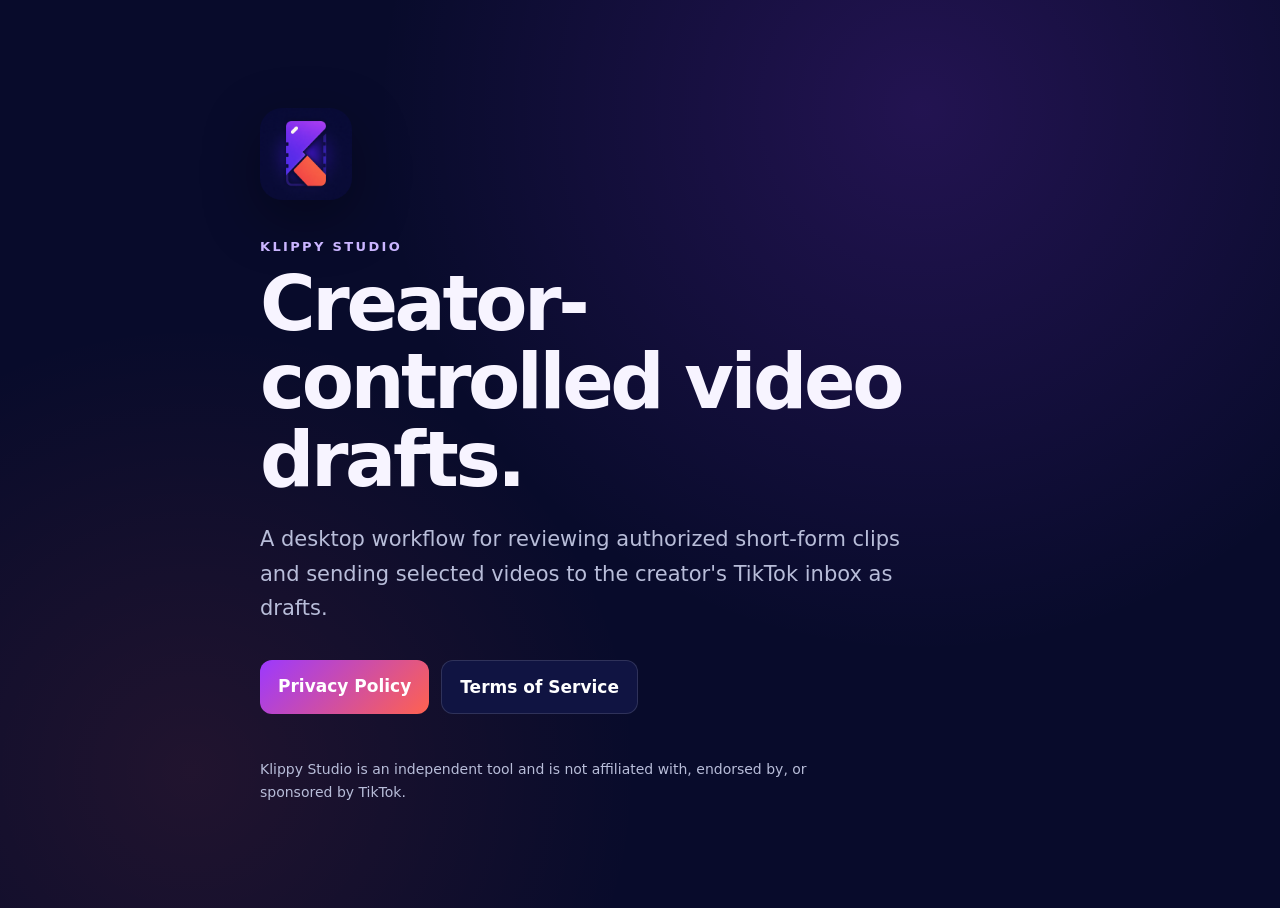
==== index.html @ c4a25326 "Publish Klippy Studio legal pages" ====
<!doctype html>
<html lang="en">
<head>
  <meta charset="utf-8">
  <meta name="viewport" content="width=device-width,initial-scale=1">
  <title>Klippy Studio</title>
  <meta name="description" content="Legal information for Klippy Studio, a desktop workflow for reviewing and uploading short-form video drafts.">
  <link rel="icon" href="assets/klippy-icon.png">
  <link rel="stylesheet" href="styles.css">
</head>
<body>
  <main class="shell hero">
    <img class="logo" src="assets/klippy-icon.png" alt="Klippy Studio icon">
    <p class="eyebrow">KLIPPY STUDIO</p>
    <h1>Creator-controlled video drafts.</h1>
    <p class="lede">A desktop workflow for reviewing authorized short-form clips and sending selected videos to the creator's TikTok inbox as drafts.</p>
    <nav aria-label="Legal documents">
      <a class="button" href="privacy/">Privacy Policy</a>
      <a class="button secondary" href="terms/">Terms of Service</a>
    </nav>
    <p class="fine">Klippy Studio is an independent tool and is not affiliated with, endorsed by, or sponsored by TikTok.</p>
  </main>
</body>
</html>
---- styles.css ----
:root {
  color-scheme: dark;
  --bg: #080b2b;
  --panel: #101442;
  --ink: #f7f4ff;
  --muted: #b8bdd9;
  --violet: #9c39ff;
  --coral: #ff624f;
  --line: rgba(255, 255, 255, .13);
}

* { box-sizing: border-box; }

body {
  margin: 0;
  min-height: 100vh;
  background:
    radial-gradient(circle at 72% 12%, rgba(156, 57, 255, .18), transparent 34rem),
    radial-gradient(circle at 15% 85%, rgba(255, 98, 79, .10), transparent 28rem),
    var(--bg);
  color: var(--ink);
  font: 17px/1.65 Inter, ui-sans-serif, system-ui, -apple-system, BlinkMacSystemFont, "Segoe UI", sans-serif;
}

a { color: #cfa7ff; }
a:hover { color: #fff; }

.shell {
  width: min(760px, calc(100% - 40px));
  margin: 0 auto;
}

.hero { padding: 12vh 0 10vh; }
.document { padding: 64px 0 96px; }

.logo {
  width: 92px;
  height: 92px;
  border-radius: 22px;
  box-shadow: 0 18px 55px rgba(0, 0, 0, .35);
}

.eyebrow {
  margin: 28px 0 8px;
  color: #cab5ff;
  font-size: 13px;
  font-weight: 800;
  letter-spacing: .18em;
}

h1 {
  margin: 0;
  max-width: 690px;
  font-size: clamp(42px, 8vw, 76px);
  line-height: 1.02;
  letter-spacing: -.045em;
}

.document h1 { font-size: clamp(40px, 7vw, 62px); }

h2 {
  margin: 42px 0 8px;
  padding-top: 22px;
  border-top: 1px solid var(--line);
  font-size: 23px;
  line-height: 1.25;
}

p, li { color: var(--muted); }
.lede { max-width: 650px; margin: 24px 0 34px; font-size: 21px; }
.updated, .fine { font-size: 14px; }
.fine { margin-top: 44px; max-width: 600px; }

nav { display: flex; flex-wrap: wrap; gap: 12px; }

.button {
  display: inline-block;
  padding: 12px 18px;
  border-radius: 12px;
  background: linear-gradient(135deg, var(--violet), var(--coral));
  color: white;
  font-weight: 750;
  text-decoration: none;
}

.button.secondary {
  border: 1px solid var(--line);
  background: var(--panel);
}

.back {
  display: inline-block;
  margin-bottom: 28px;
  color: var(--muted);
  text-decoration: none;
}

ul { padding-left: 24px; }

@media (max-width: 560px) {
  body { font-size: 16px; }
  .hero { padding-top: 8vh; }
  .document { padding-top: 36px; }
}
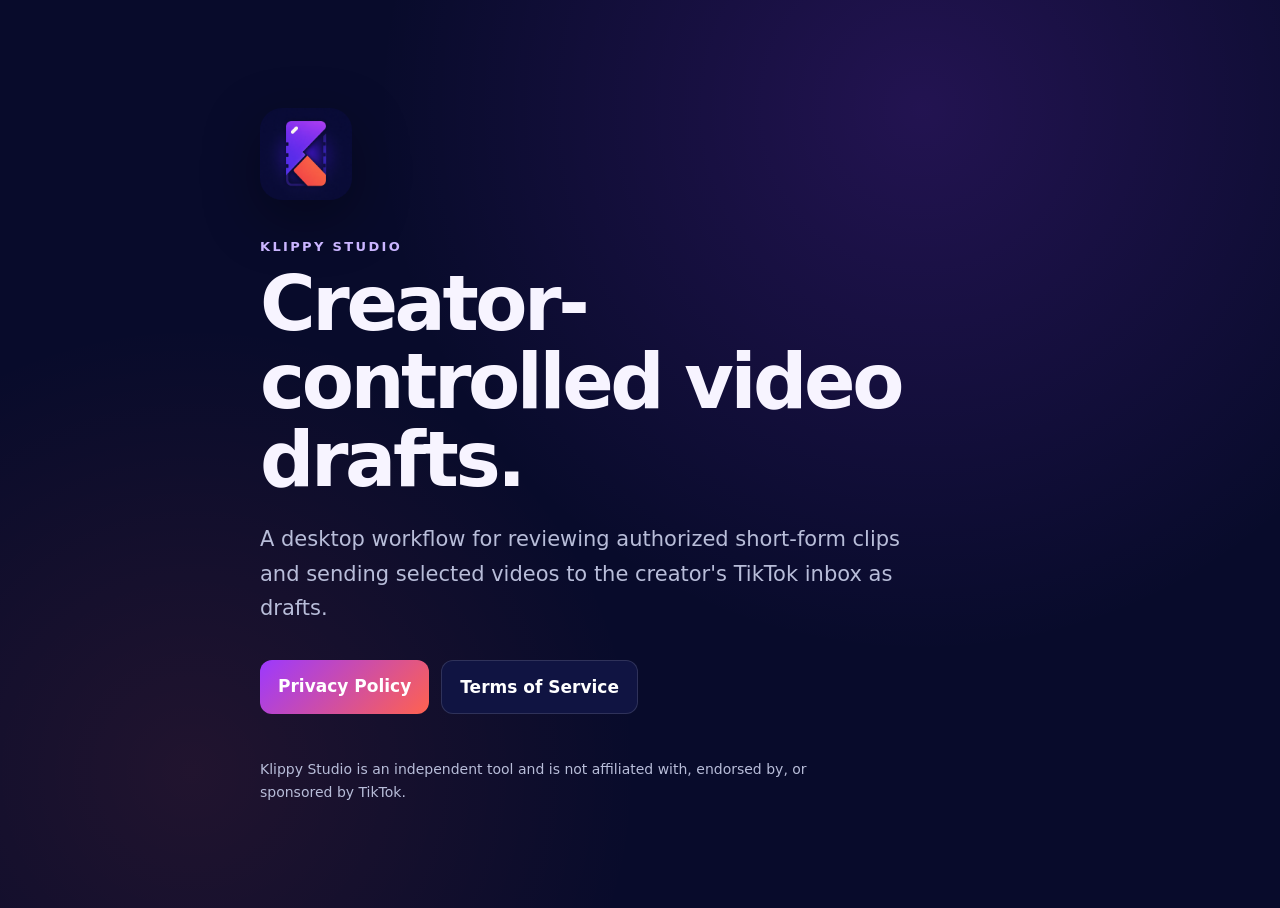
==== commit 1b947119: "Update app icon and favicon to optimized versions for TikTok review alignment" ====
--- a/index.html
+++ b/index.html
@@ -5,12 +5,15 @@
   <meta name="viewport" content="width=device-width,initial-scale=1">
   <title>Klippy Studio</title>
   <meta name="description" content="Legal information for Klippy Studio, a desktop workflow for reviewing and uploading short-form video drafts.">
-  <link rel="icon" href="assets/klippy-icon.png">
+  <meta name="tiktok-developers-site-verification" content="1nYU2a6rkz5jgS3N9yeqKxzigdpg7mus">
+  <!-- tiktok-developers-site-verification=1nYU2a6rkz5jgS3N9yeqKxzigdpg7mus -->
+  <link rel="icon" type="image/png" sizes="32x32" href="assets/favicon-32x32.png">
+  <link rel="icon" type="image/png" sizes="512x512" href="assets/klippy-icon-512.png">
   <link rel="stylesheet" href="styles.css">
 </head>
 <body>
   <main class="shell hero">
-    <img class="logo" src="assets/klippy-icon.png" alt="Klippy Studio icon">
+    <img class="logo" src="assets/klippy-icon-512.png" alt="Klippy Studio icon">
     <p class="eyebrow">KLIPPY STUDIO</p>
     <h1>Creator-controlled video drafts.</h1>
     <p class="lede">A desktop workflow for reviewing authorized short-form clips and sending selected videos to the creator's TikTok inbox as drafts.</p>
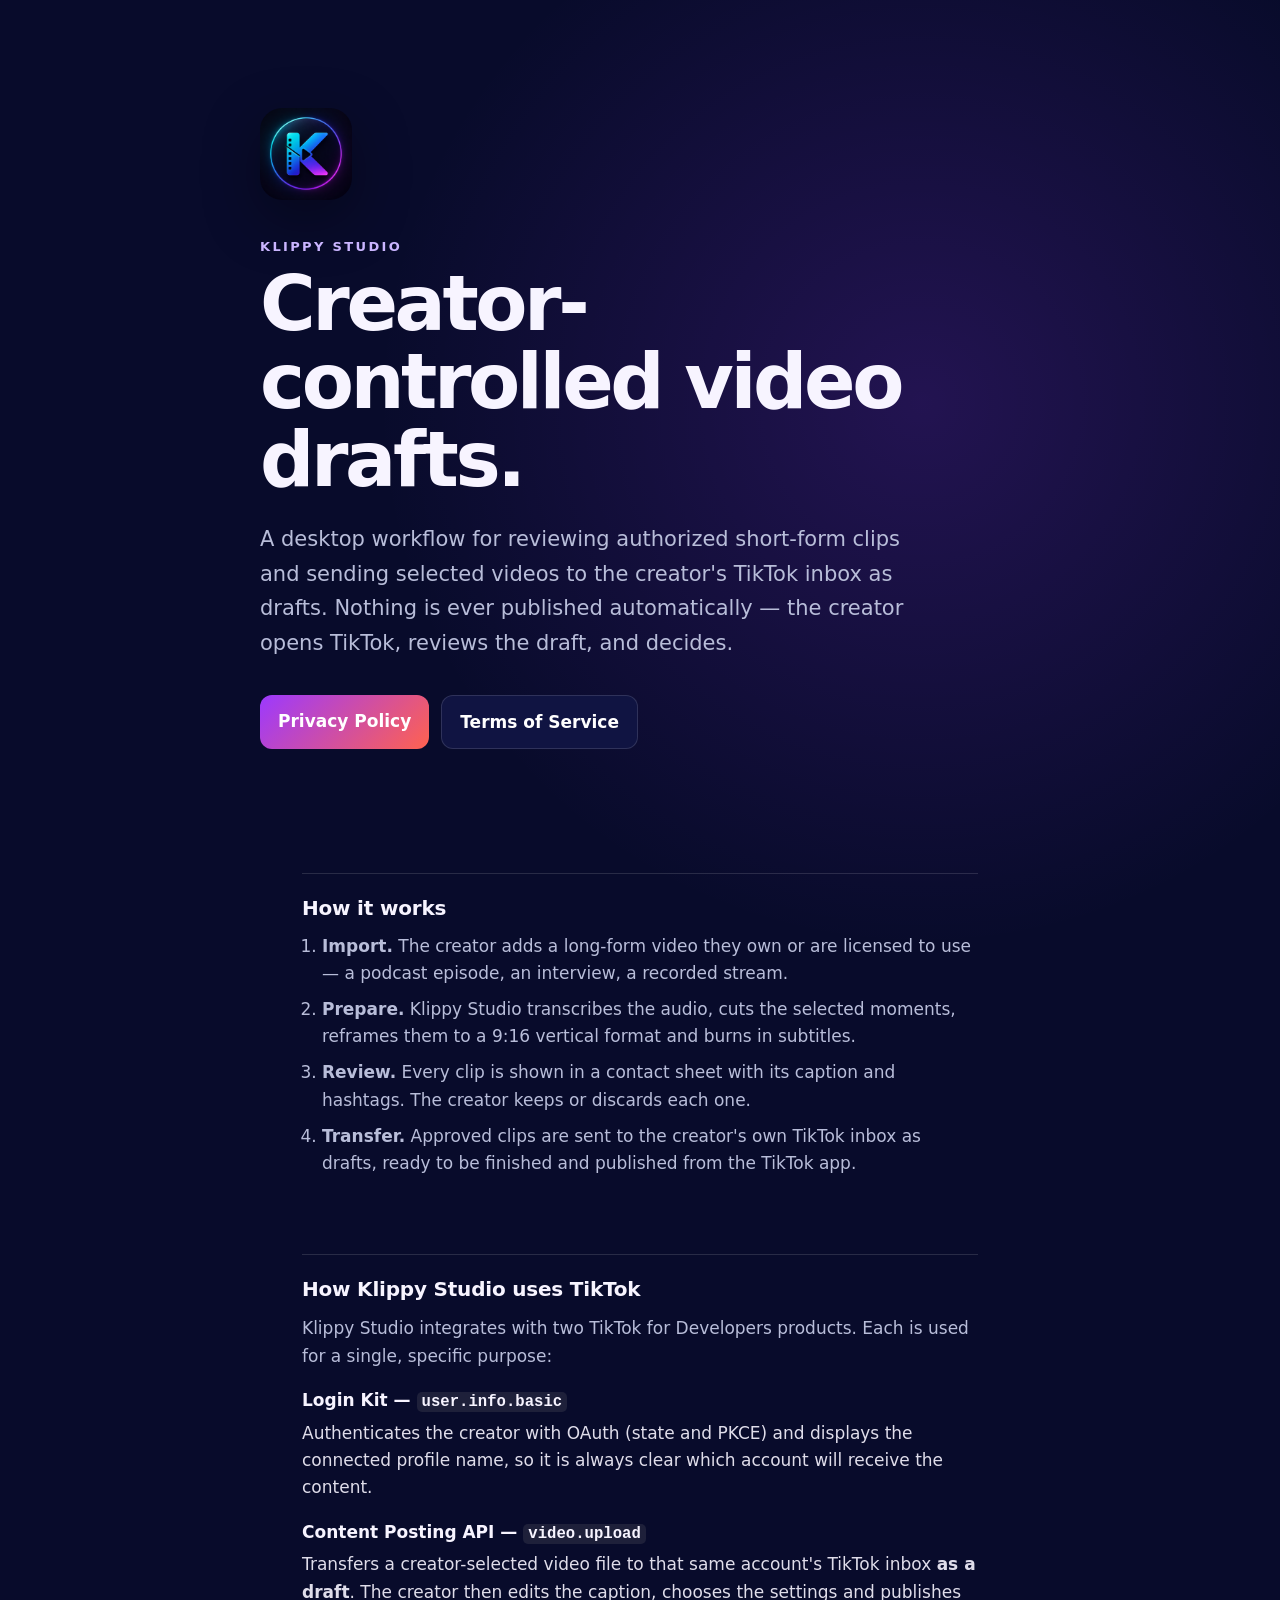
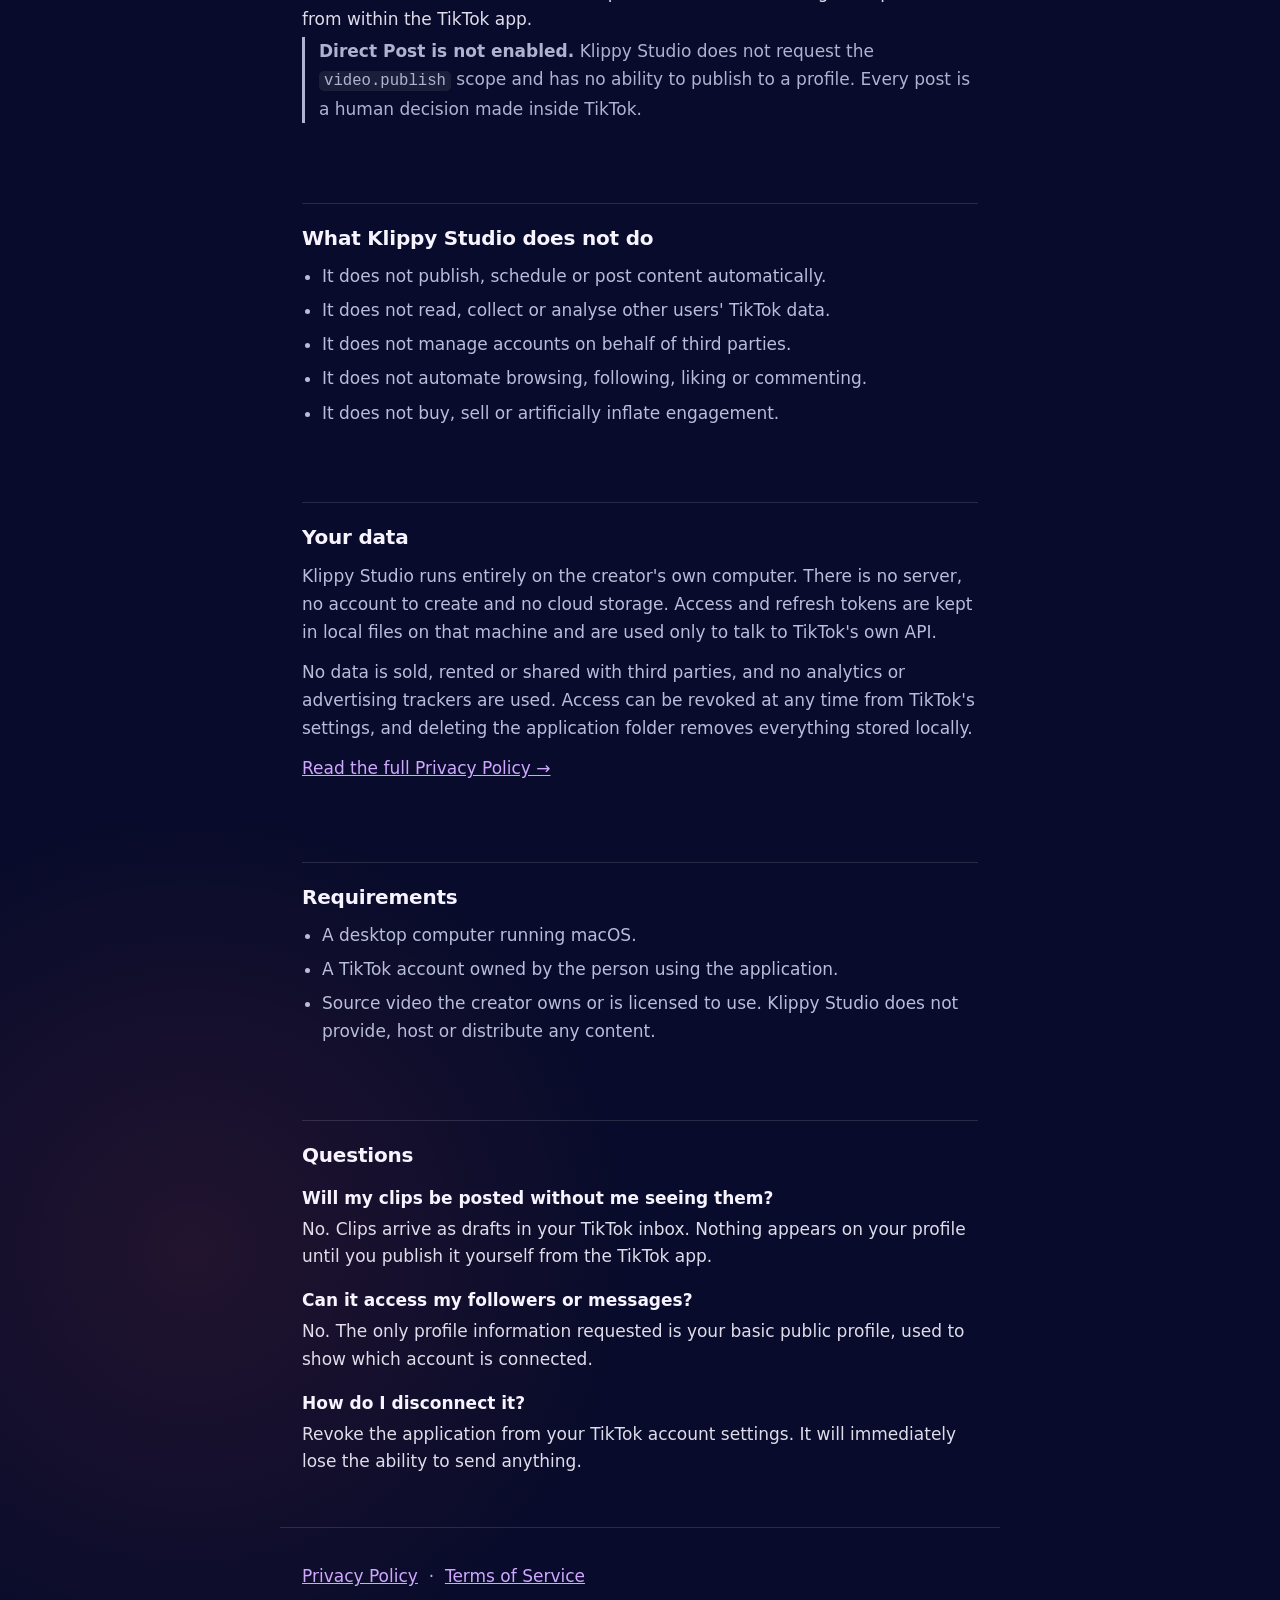
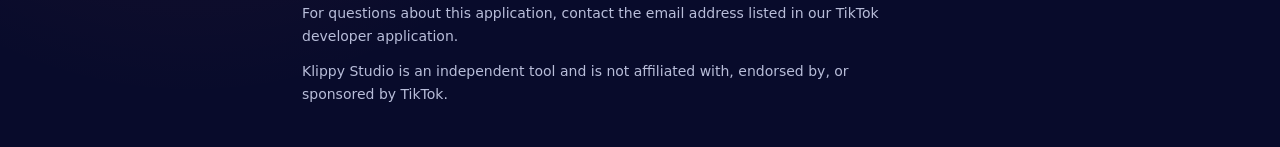
==== commit da3964f0: "Sito completo invece di landing page: how it works, integrazione TikTok per scope, cosa non fa, dati" ====
--- a/index.html
+++ b/index.html
@@ -3,8 +3,8 @@
 <head>
   <meta charset="utf-8">
   <meta name="viewport" content="width=device-width,initial-scale=1">
-  <title>Klippy Studio</title>
-  <meta name="description" content="Legal information for Klippy Studio, a desktop workflow for reviewing and uploading short-form video drafts.">
+  <title>Klippy Studio — creator-controlled video drafts for TikTok</title>
+  <meta name="description" content="Klippy Studio is a desktop workflow for reviewing authorized short-form clips and sending selected videos to the creator's own TikTok inbox as drafts. The creator always decides what gets published.">
   <meta name="tiktok-developers-site-verification" content="1nYU2a6rkz5jgS3N9yeqKxzigdpg7mus">
   <!-- tiktok-developers-site-verification=1nYU2a6rkz5jgS3N9yeqKxzigdpg7mus -->
   <link rel="icon" type="image/png" sizes="32x32" href="assets/favicon-32x32.png">
@@ -12,16 +12,106 @@
   <link rel="stylesheet" href="styles.css">
 </head>
 <body>
+
   <main class="shell hero">
     <img class="logo" src="assets/klippy-icon-512.png" alt="Klippy Studio icon">
     <p class="eyebrow">KLIPPY STUDIO</p>
     <h1>Creator-controlled video drafts.</h1>
-    <p class="lede">A desktop workflow for reviewing authorized short-form clips and sending selected videos to the creator's TikTok inbox as drafts.</p>
+    <p class="lede">A desktop workflow for reviewing authorized short-form clips and sending
+      selected videos to the creator's TikTok inbox as drafts. Nothing is ever published
+      automatically — the creator opens TikTok, reviews the draft, and decides.</p>
     <nav aria-label="Legal documents">
       <a class="button" href="privacy/">Privacy Policy</a>
       <a class="button secondary" href="terms/">Terms of Service</a>
     </nav>
-    <p class="fine">Klippy Studio is an independent tool and is not affiliated with, endorsed by, or sponsored by TikTok.</p>
   </main>
+
+  <section class="shell block">
+    <h2>How it works</h2>
+    <ol class="steps">
+      <li><strong>Import.</strong> The creator adds a long-form video they own or are
+        licensed to use — a podcast episode, an interview, a recorded stream.</li>
+      <li><strong>Prepare.</strong> Klippy Studio transcribes the audio, cuts the selected
+        moments, reframes them to a 9:16 vertical format and burns in subtitles.</li>
+      <li><strong>Review.</strong> Every clip is shown in a contact sheet with its caption
+        and hashtags. The creator keeps or discards each one.</li>
+      <li><strong>Transfer.</strong> Approved clips are sent to the creator's own TikTok
+        inbox as drafts, ready to be finished and published from the TikTok app.</li>
+    </ol>
+  </section>
+
+  <section class="shell block">
+    <h2>How Klippy Studio uses TikTok</h2>
+    <p>Klippy Studio integrates with two TikTok for Developers products. Each is used for a
+      single, specific purpose:</p>
+    <dl class="defs">
+      <dt>Login Kit — <code>user.info.basic</code></dt>
+      <dd>Authenticates the creator with OAuth (state and PKCE) and displays the connected
+        profile name, so it is always clear which account will receive the content.</dd>
+      <dt>Content Posting API — <code>video.upload</code></dt>
+      <dd>Transfers a creator-selected video file to that same account's TikTok inbox
+        <strong>as a draft</strong>. The creator then edits the caption, chooses the
+        settings and publishes from within the TikTok app.</dd>
+    </dl>
+    <p class="note"><strong>Direct Post is not enabled.</strong> Klippy Studio does not
+      request the <code>video.publish</code> scope and has no ability to publish to a
+      profile. Every post is a human decision made inside TikTok.</p>
+  </section>
+
+  <section class="shell block">
+    <h2>What Klippy Studio does not do</h2>
+    <ul class="dont">
+      <li>It does not publish, schedule or post content automatically.</li>
+      <li>It does not read, collect or analyse other users' TikTok data.</li>
+      <li>It does not manage accounts on behalf of third parties.</li>
+      <li>It does not automate browsing, following, liking or commenting.</li>
+      <li>It does not buy, sell or artificially inflate engagement.</li>
+    </ul>
+  </section>
+
+  <section class="shell block">
+    <h2>Your data</h2>
+    <p>Klippy Studio runs entirely on the creator's own computer. There is no server, no
+      account to create and no cloud storage. Access and refresh tokens are kept in local
+      files on that machine and are used only to talk to TikTok's own API.</p>
+    <p>No data is sold, rented or shared with third parties, and no analytics or advertising
+      trackers are used. Access can be revoked at any time from TikTok's settings, and
+      deleting the application folder removes everything stored locally.</p>
+    <p><a href="privacy/">Read the full Privacy Policy →</a></p>
+  </section>
+
+  <section class="shell block">
+    <h2>Requirements</h2>
+    <ul class="dont">
+      <li>A desktop computer running macOS.</li>
+      <li>A TikTok account owned by the person using the application.</li>
+      <li>Source video the creator owns or is licensed to use. Klippy Studio does not
+        provide, host or distribute any content.</li>
+    </ul>
+  </section>
+
+  <section class="shell block">
+    <h2>Questions</h2>
+    <dl class="defs">
+      <dt>Will my clips be posted without me seeing them?</dt>
+      <dd>No. Clips arrive as drafts in your TikTok inbox. Nothing appears on your profile
+        until you publish it yourself from the TikTok app.</dd>
+      <dt>Can it access my followers or messages?</dt>
+      <dd>No. The only profile information requested is your basic public profile, used to
+        show which account is connected.</dd>
+      <dt>How do I disconnect it?</dt>
+      <dd>Revoke the application from your TikTok account settings. It will immediately lose
+        the ability to send anything.</dd>
+    </dl>
+  </section>
+
+  <footer class="shell block">
+    <p><a href="privacy/">Privacy Policy</a> &nbsp;·&nbsp; <a href="terms/">Terms of Service</a></p>
+    <p class="fine">For questions about this application, contact the email address listed in
+      our TikTok developer application.</p>
+    <p class="fine">Klippy Studio is an independent tool and is not affiliated with, endorsed
+      by, or sponsored by TikTok.</p>
+  </footer>
+
 </body>
 </html>
--- a/styles.css
+++ b/styles.css
@@ -102,3 +102,19 @@
   .hero { padding-top: 8vh; }
   .document { padding-top: 36px; }
 }
+
+/* --- sezioni di contenuto (aggiunte per soddisfare il requisito TikTok
+       "fully developed website", che vieta le landing page) --- */
+.block{max-width:720px;margin:0 auto;padding:34px 22px;text-align:left}
+.block h2{font-size:20px;margin:0 0 12px;letter-spacing:-.01em}
+.block p{margin:0 0 12px;line-height:1.65}
+.steps{margin:0;padding-left:20px}
+.steps li{margin:9px 0;line-height:1.6}
+.defs{margin:0}
+.defs dt{font-weight:700;margin:16px 0 4px}
+.defs dd{margin:0 0 4px;line-height:1.6;opacity:.9}
+.dont{margin:0;padding-left:20px}
+.dont li{margin:7px 0;line-height:1.6}
+.note{border-left:3px solid currentColor;padding-left:14px;opacity:.95}
+code{font-size:.92em;padding:1px 5px;border-radius:5px;background:rgba(127,127,127,.18)}
+footer.block{border-top:1px solid rgba(127,127,127,.28);margin-top:14px}
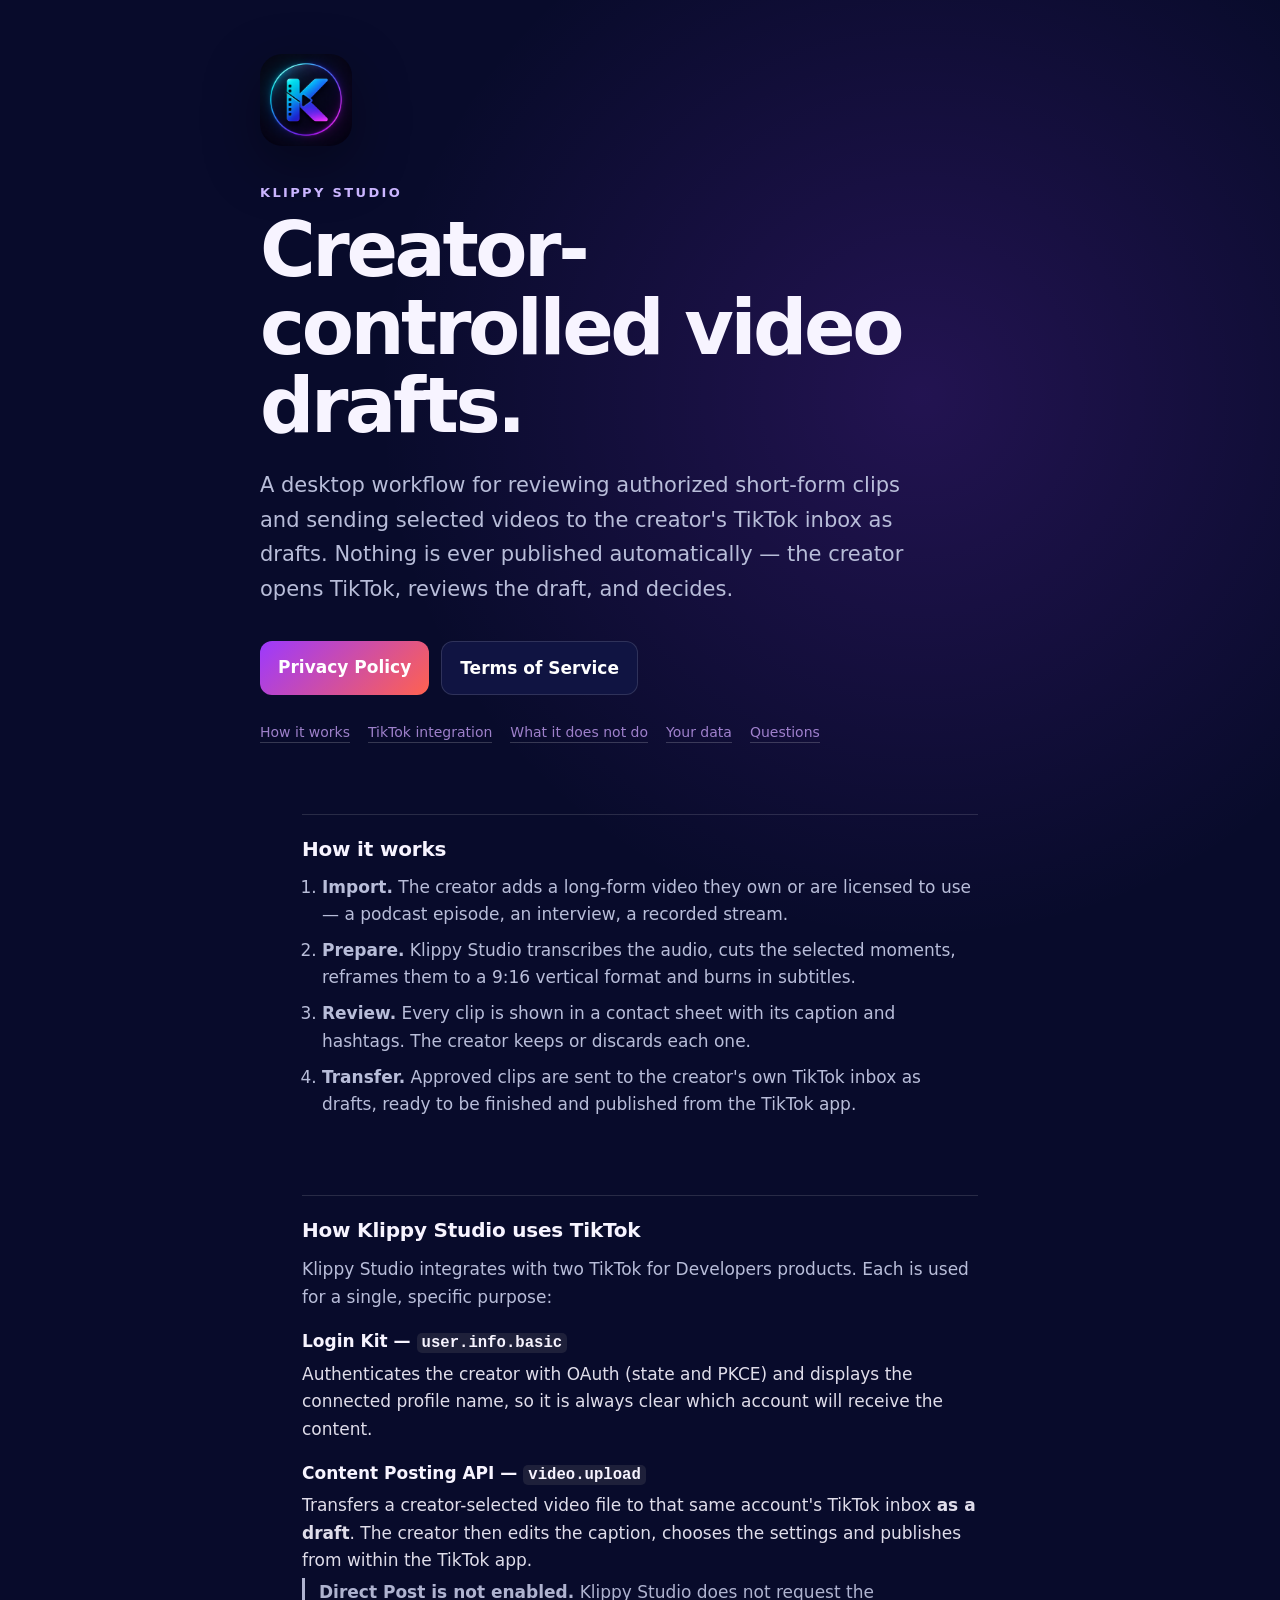
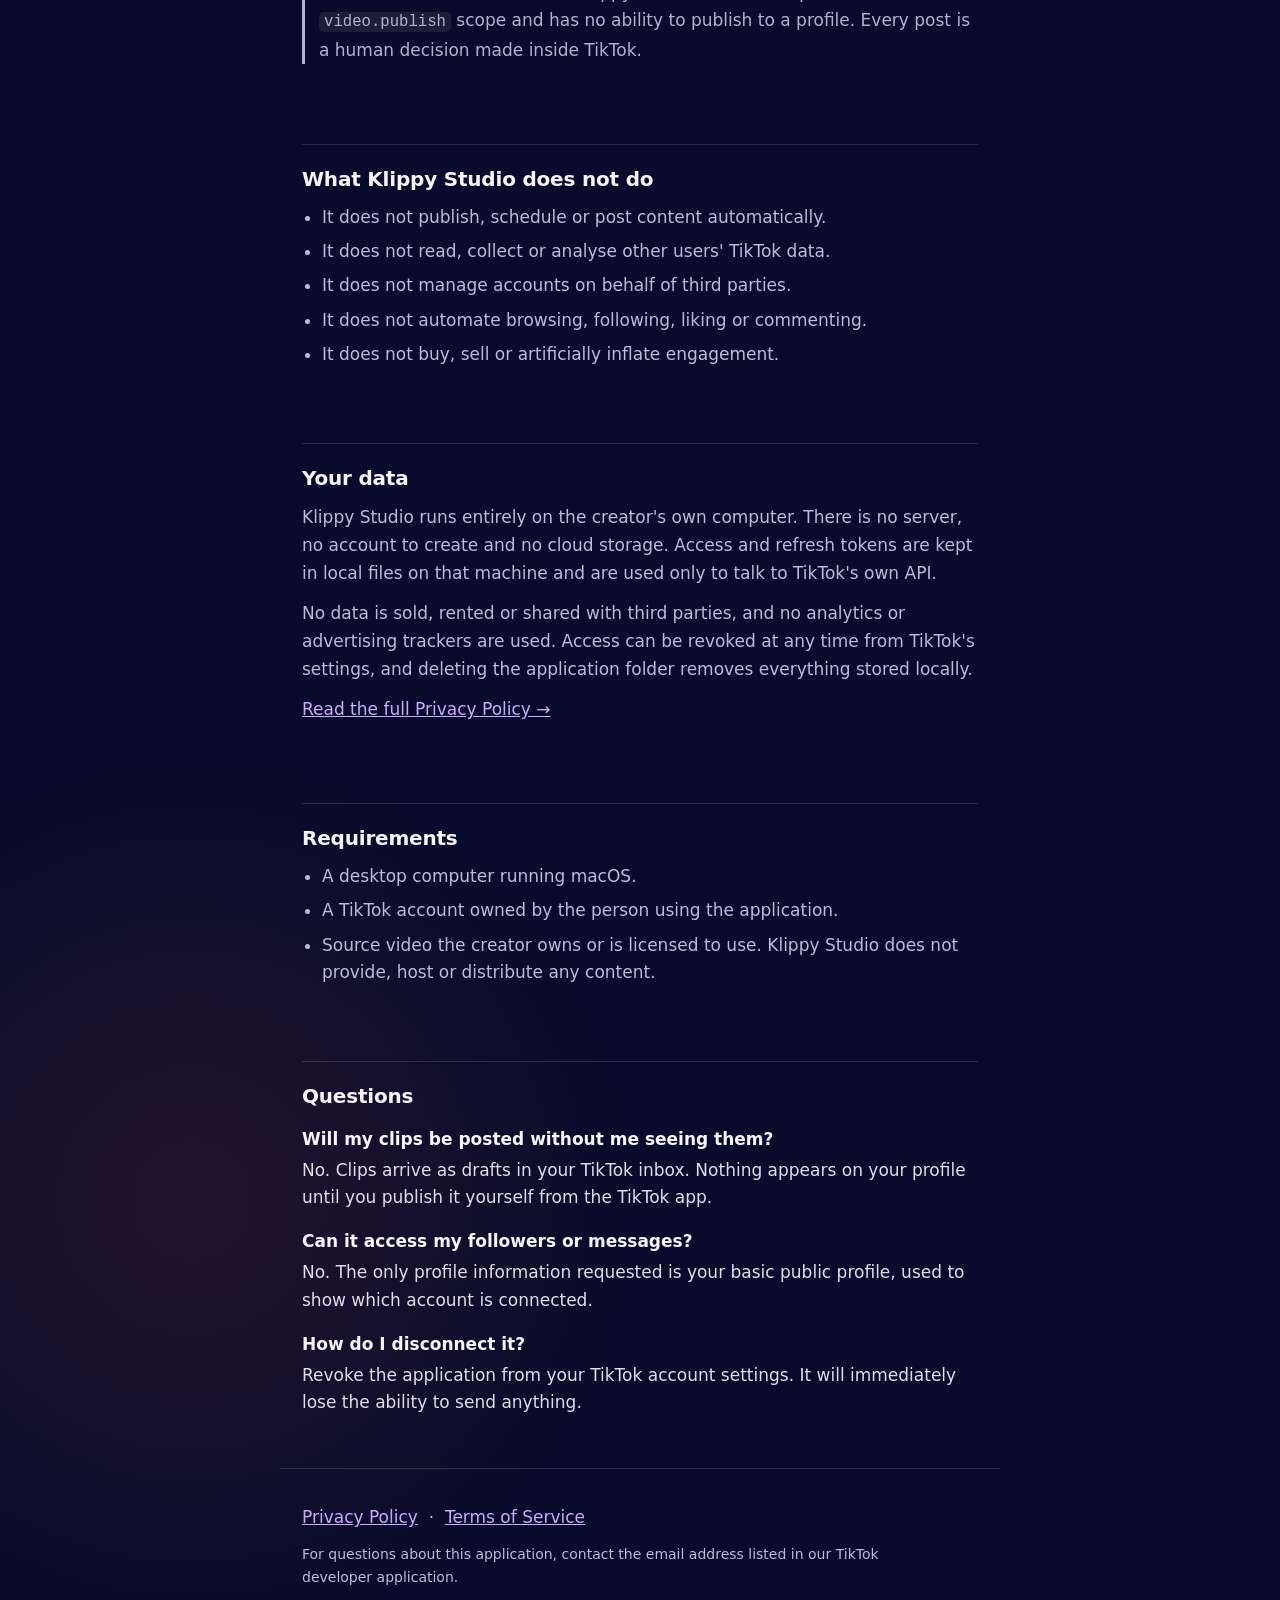
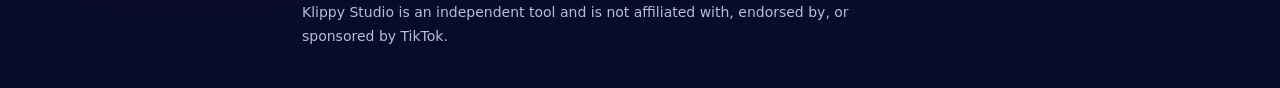
==== commit 7d8dd48f: "Hero piu' compatta e indice delle sezioni: il contenuto si vede senza scorrere La hero occupava 22vh" ====
--- a/index.html
+++ b/index.html
@@ -24,9 +24,16 @@
       <a class="button" href="privacy/">Privacy Policy</a>
       <a class="button secondary" href="terms/">Terms of Service</a>
     </nav>
+    <ul class="jump">
+      <li><a href="#how">How it works</a></li>
+      <li><a href="#tiktok">TikTok integration</a></li>
+      <li><a href="#limits">What it does not do</a></li>
+      <li><a href="#data">Your data</a></li>
+      <li><a href="#faq">Questions</a></li>
+    </ul>
   </main>
 
-  <section class="shell block">
+  <section class="shell block" id="how">
     <h2>How it works</h2>
     <ol class="steps">
       <li><strong>Import.</strong> The creator adds a long-form video they own or are
@@ -40,7 +47,7 @@
     </ol>
   </section>
 
-  <section class="shell block">
+  <section class="shell block" id="tiktok">
     <h2>How Klippy Studio uses TikTok</h2>
     <p>Klippy Studio integrates with two TikTok for Developers products. Each is used for a
       single, specific purpose:</p>
@@ -58,7 +65,7 @@
       profile. Every post is a human decision made inside TikTok.</p>
   </section>
 
-  <section class="shell block">
+  <section class="shell block" id="limits">
     <h2>What Klippy Studio does not do</h2>
     <ul class="dont">
       <li>It does not publish, schedule or post content automatically.</li>
@@ -69,7 +76,7 @@
     </ul>
   </section>
 
-  <section class="shell block">
+  <section class="shell block" id="data">
     <h2>Your data</h2>
     <p>Klippy Studio runs entirely on the creator's own computer. There is no server, no
       account to create and no cloud storage. Access and refresh tokens are kept in local
@@ -80,7 +87,7 @@
     <p><a href="privacy/">Read the full Privacy Policy →</a></p>
   </section>
 
-  <section class="shell block">
+  <section class="shell block" id="req">
     <h2>Requirements</h2>
     <ul class="dont">
       <li>A desktop computer running macOS.</li>
@@ -90,7 +97,7 @@
     </ul>
   </section>
 
-  <section class="shell block">
+  <section class="shell block" id="faq">
     <h2>Questions</h2>
     <dl class="defs">
       <dt>Will my clips be posted without me seeing them?</dt>
--- a/styles.css
+++ b/styles.css
@@ -30,7 +30,14 @@
   margin: 0 auto;
 }
 
-.hero { padding: 12vh 0 10vh; }
+.hero { padding: 6vh 0 4vh; }
+
+/* Indice delle sezioni nella hero: rende visibile che il sito ha contenuto
+   anche senza scorrere. Serve al requisito "fully developed website": se la
+   prima schermata sembra una landing page, viene giudicata tale. */
+.jump{display:flex;flex-wrap:wrap;gap:8px 18px;margin:26px 0 0;padding:0;list-style:none;font-size:14px}
+.jump a{opacity:.75;text-decoration:none;border-bottom:1px solid rgba(255,255,255,.25);padding-bottom:2px}
+.jump a:hover{opacity:1}
 .document { padding: 64px 0 96px; }
 
 .logo {
